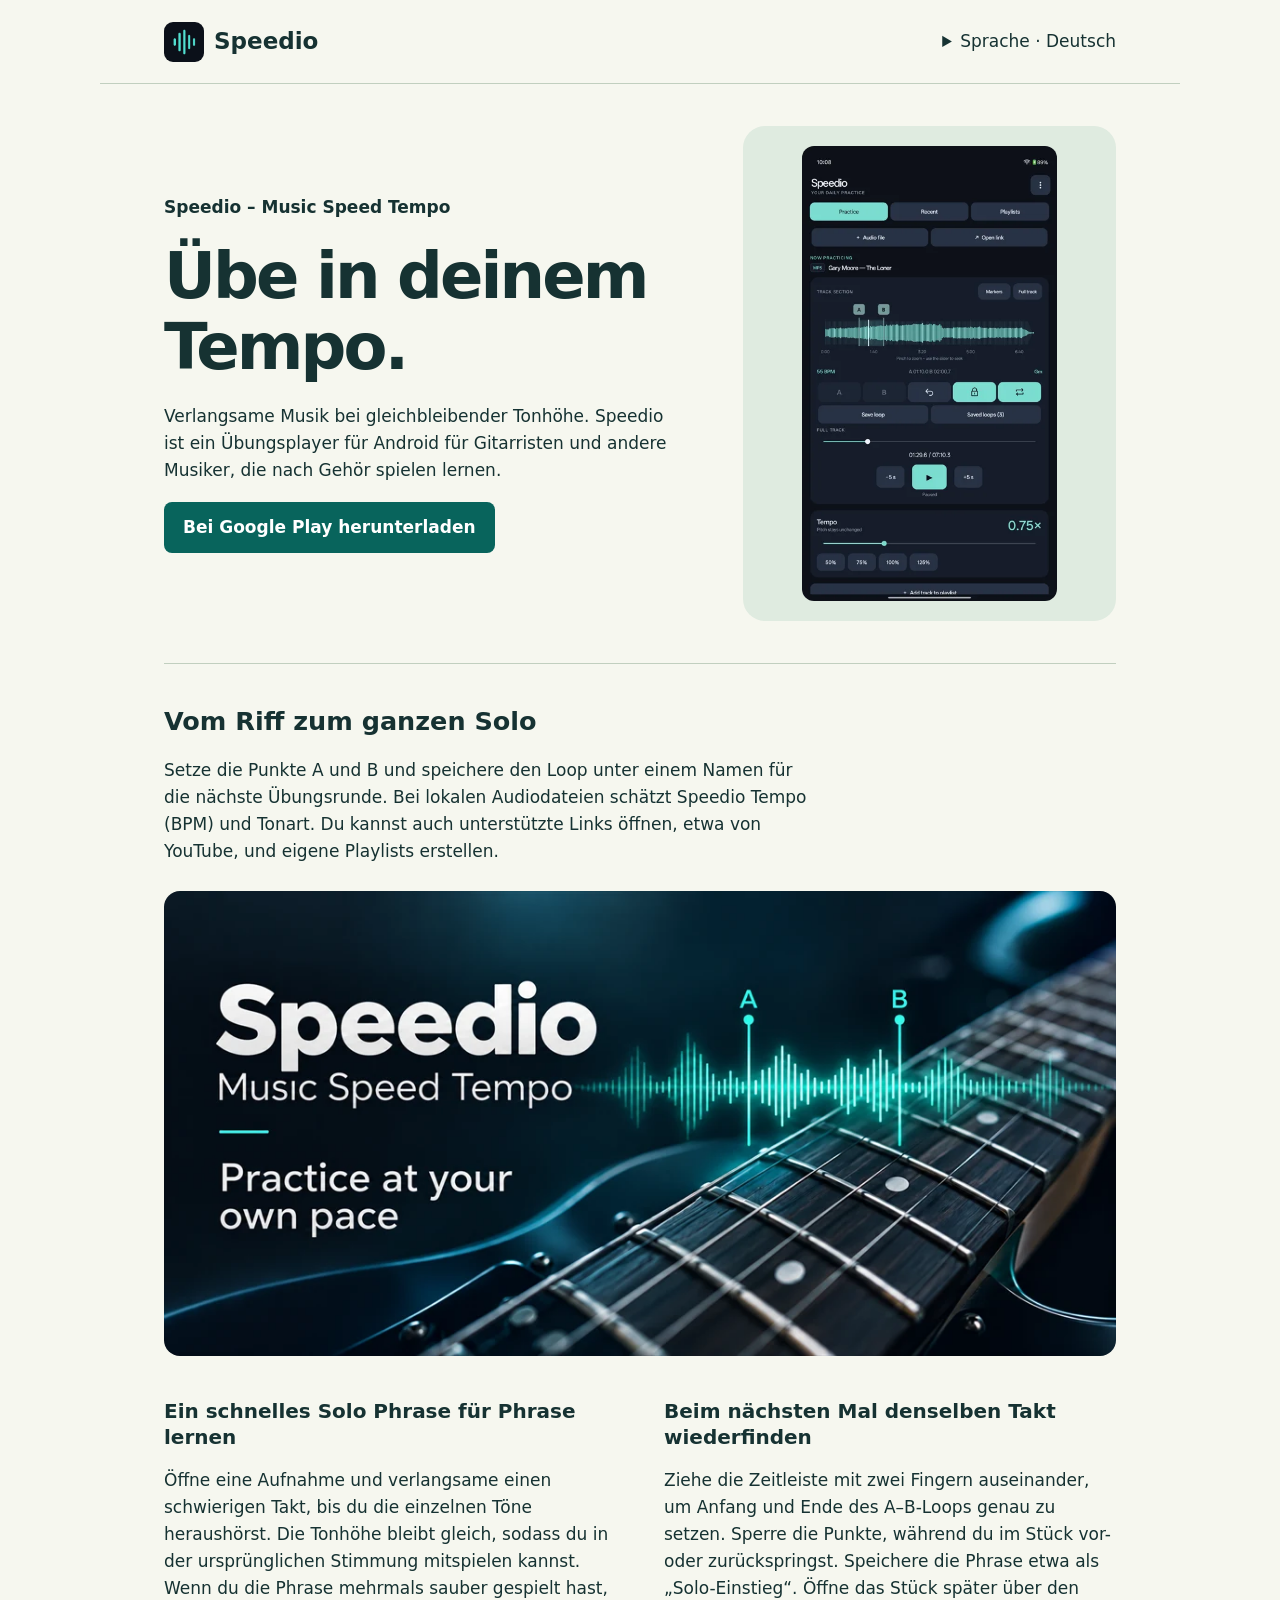
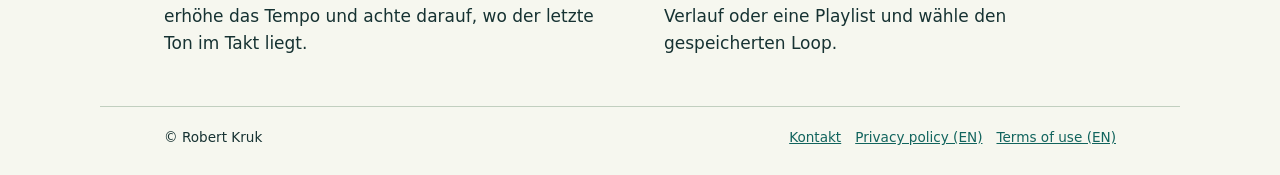
==== de.html @ ea4c5d50 "Add files via upload" ====
<!doctype html>
<html lang="de"><head><meta charset="utf-8"><meta name="viewport" content="width=device-width,initial-scale=1">
<title>Speedio - Music Speed Tempo | Android · Übe in deinem Tempo.</title><meta name="description" content="Verlangsame Musik bei gleichbleibender Tonhöhe. Speedio ist ein Übungsplayer für Android für Gitarristen und andere Musiker, die nach Gehör spielen lernen.">
<link rel="canonical" href="https://musicspeedtempo.github.io/de.html"><link rel="alternate" hreflang="pl" href="https://musicspeedtempo.github.io/">
<link rel="alternate" hreflang="en" href="https://musicspeedtempo.github.io/en.html">
<link rel="alternate" hreflang="de" href="https://musicspeedtempo.github.io/de.html">
<link rel="alternate" hreflang="es" href="https://musicspeedtempo.github.io/es.html">
<link rel="alternate" hreflang="fr" href="https://musicspeedtempo.github.io/fr.html">
<link rel="alternate" hreflang="it" href="https://musicspeedtempo.github.io/it.html">
<link rel="alternate" hreflang="pt-BR" href="https://musicspeedtempo.github.io/pt-br.html">
<link rel="alternate" hreflang="hi" href="https://musicspeedtempo.github.io/hi.html">
<link rel="alternate" hreflang="ja" href="https://musicspeedtempo.github.io/ja.html"><link rel="alternate" hreflang="x-default" href="https://musicspeedtempo.github.io/en.html">
<link rel="stylesheet" href="product.css"><link rel="icon" href="speedio-icon.png"></head>
<body><header><a class="brand" href="de.html"><img src="speedio-icon.png" alt="" width="40" height="40">Speedio</a>
<details><summary>Sprache · Deutsch</summary><nav aria-label="Sprache"><a href="index.html" lang="pl" hreflang="pl">Polski</a><a href="en.html" lang="en" hreflang="en">English</a><a href="de.html" lang="de" hreflang="de" aria-current="page">Deutsch</a><a href="es.html" lang="es" hreflang="es">Español</a><a href="fr.html" lang="fr" hreflang="fr">Français</a><a href="it.html" lang="it" hreflang="it">Italiano</a><a href="pt-br.html" lang="pt-BR" hreflang="pt-BR">Português (Brasil)</a><a href="hi.html" lang="hi" hreflang="hi">हिन्दी</a><a href="ja.html" lang="ja" hreflang="ja">日本語</a></nav></details></header>
<main><section class="hero"><div><strong>Speedio – Music Speed Tempo</strong><h1>Übe in deinem Tempo.</h1><p>Verlangsame Musik bei gleichbleibender Tonhöhe. Speedio ist ein Übungsplayer für Android für Gitarristen und andere Musiker, die nach Gehör spielen lernen.</p>
<a class="cta" href="https://play.google.com/store/apps/details?id=pl.musictempo.app">Bei Google Play herunterladen</a></div><div class="shot"><img src="speedio-player-en.webp" alt="Speedio – Music Speed Tempo · Android"></div></section>
<section class="feature"><h2>Vom Riff zum ganzen Solo</h2><p>Setze die Punkte A und B und speichere den Loop unter einem Namen für die nächste Übungsrunde. Bei lokalen Audiodateien schätzt Speedio Tempo (BPM) und Tonart. Du kannst auch unterstützte Links öffnen, etwa von YouTube, und eigene Playlists erstellen.</p>
<img class="guitar" src="speedio-guitar-en.webp" width="1024" height="500" loading="lazy" alt="">
<div class="practice-guide"><section><h3>Ein schnelles Solo Phrase für Phrase lernen</h3><p>Öffne eine Aufnahme und verlangsame einen schwierigen Takt, bis du die einzelnen Töne heraushörst. Die Tonhöhe bleibt gleich, sodass du in der ursprünglichen Stimmung mitspielen kannst. Wenn du die Phrase mehrmals sauber gespielt hast, erhöhe das Tempo und achte darauf, wo der letzte Ton im Takt liegt.</p></section>
<section><h3>Beim nächsten Mal denselben Takt wiederfinden</h3><p>Ziehe die Zeitleiste mit zwei Fingern auseinander, um Anfang und Ende des A–B-Loops genau zu setzen. Sperre die Punkte, während du im Stück vor- oder zurückspringst. Speichere die Phrase etwa als „Solo-Einstieg“. Öffne das Stück später über den Verlauf oder eine Playlist und wähle den gespeicherten Loop.</p></section></div></section></main>
<footer><span>© Robert Kruk</span><div><a href="mailto:MusicSpeedTempo@gmail.com">Kontakt</a><a lang="en" hreflang="en" href="privacy.html">Privacy policy (EN)</a><a lang="en" hreflang="en" href="terms.html">Terms of use (EN)</a></div></footer></body></html>
---- product.css ----
*{box-sizing:border-box}body{margin:0;background:#f6f7ef;color:#163232;font:17px/1.6 system-ui,sans-serif}header,main,footer{max-width:1080px;margin:auto;padding:0 clamp(20px,5vw,64px)}header,footer{display:flex;align-items:center;justify-content:space-between;gap:1rem;flex-wrap:wrap}header{min-height:84px;border-bottom:1px solid #c1cfbf}a{color:#11645d}a:focus-visible,summary:focus-visible{outline:3px solid #ad5700;outline-offset:4px}.brand{display:flex;align-items:center;gap:10px;color:inherit;font-size:23px;font-weight:750;text-decoration:none}.brand img{border-radius:9px}details{position:relative}summary{cursor:pointer}nav{position:absolute;right:0;top:100%;min-width:175px;padding:12px 16px;background:white;box-shadow:0 6px 24px #14312d22;z-index:2}nav a{display:block;padding:3px}.hero{display:grid;grid-template-columns:minmax(0,1.4fr) minmax(0,1fr);gap:6%;align-items:center;padding:42px 0}h1,h2{line-height:1.12;text-wrap:balance}h1{font-size:clamp(2.4rem,5vw,4.4rem);letter-spacing:-.045em;margin:.3em 0}p{max-width:60ch}.cta{display:inline-block;background:#08645c;color:white;border-radius:8px;padding:12px 19px;font-weight:650;text-decoration:none}.shot{background:#dfebe0;border-radius:22px;text-align:center;padding:20px}.shot img{width:auto;max-width:100%;height:auto;max-height:455px;vertical-align:middle;border-radius:12px}.guitar{display:block;width:100%;height:auto;border-radius:16px;margin:1.6rem 0}.practice-guide{display:grid;grid-template-columns:repeat(auto-fit,minmax(min(100%,310px),1fr));gap:0 3rem}.practice-guide h3{font-size:1.25rem;line-height:1.3;margin:1rem 0 .6rem}.feature{border-top:1px solid #c1cfbf;padding:22px 0 32px}footer{border-top:1px solid #c1cfbf;padding-top:20px;padding-bottom:26px;font-size:.85rem}footer div{display:flex;gap:14px;flex-wrap:wrap}@media(max-width:650px){.hero{grid-template-columns:1fr;gap:22px;padding:22px 0}.shot img{max-height:330px}.shot{padding:14px}header{min-height:68px}}
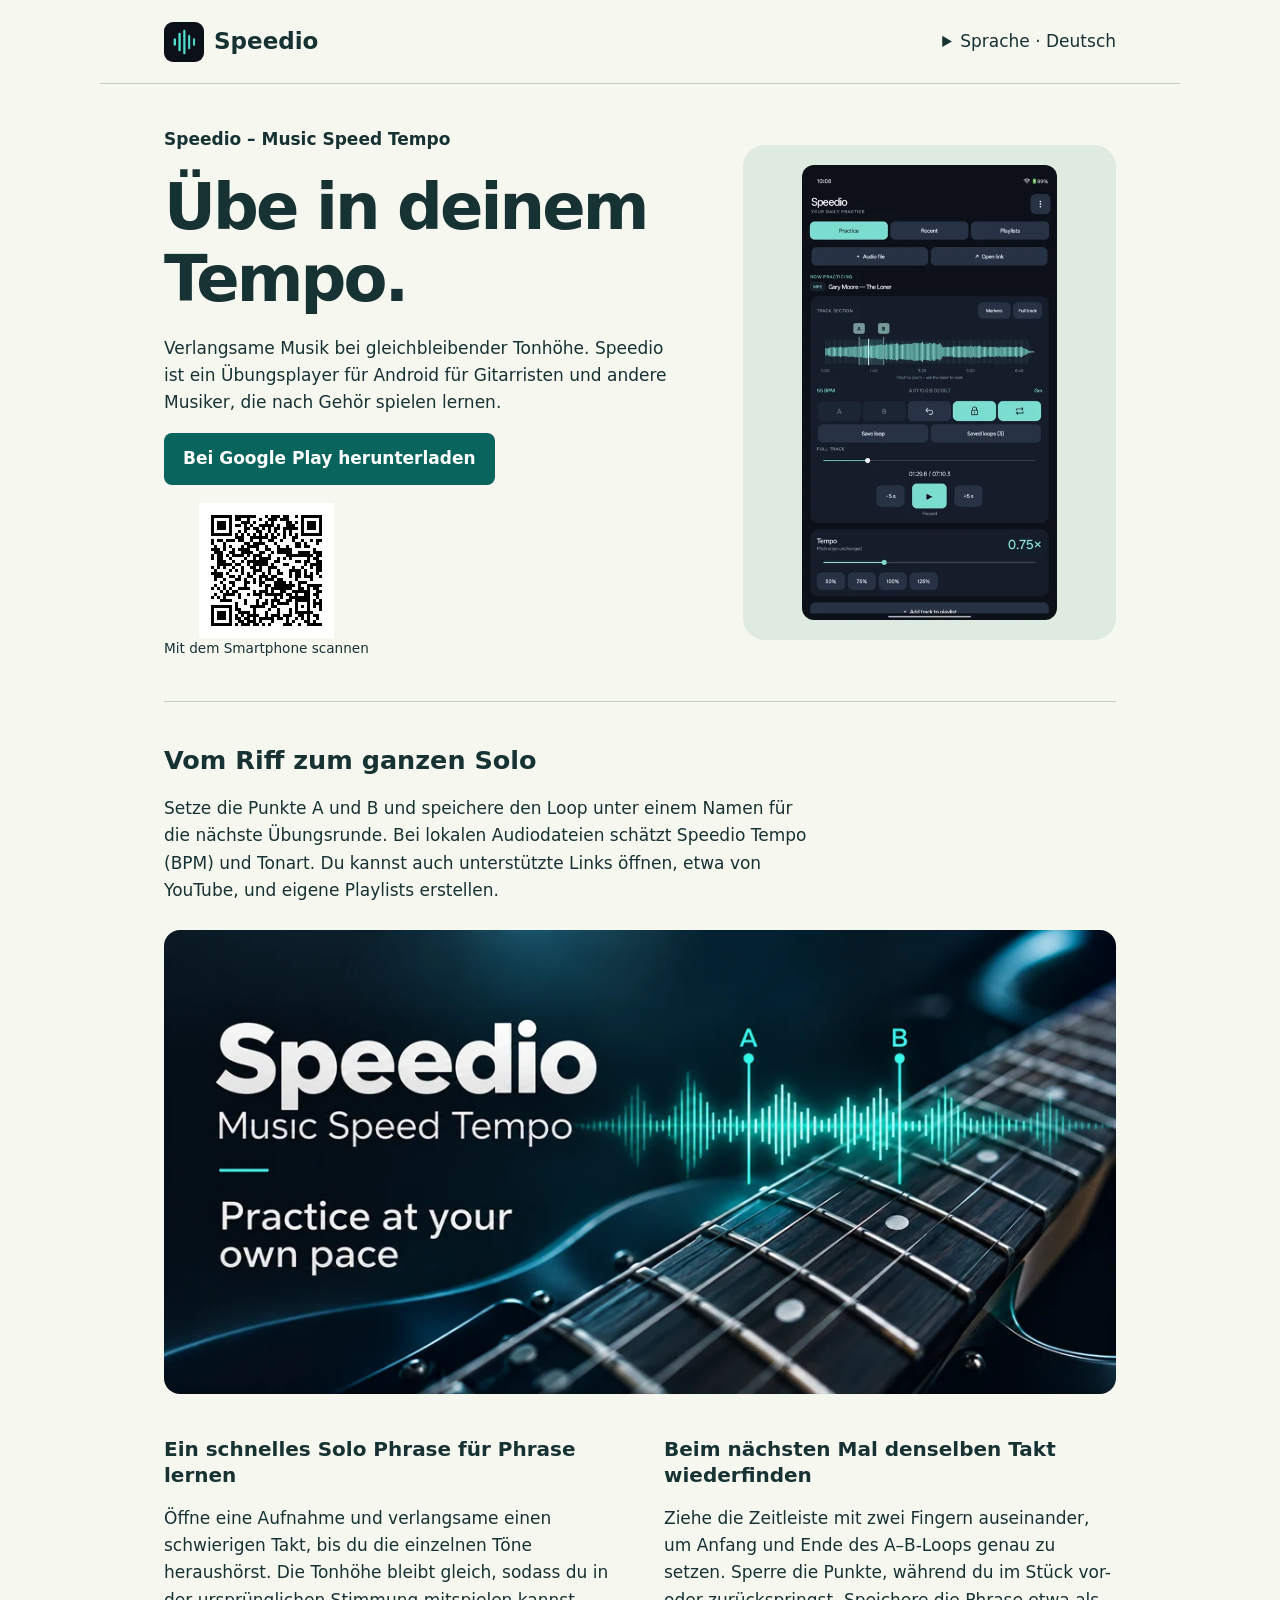
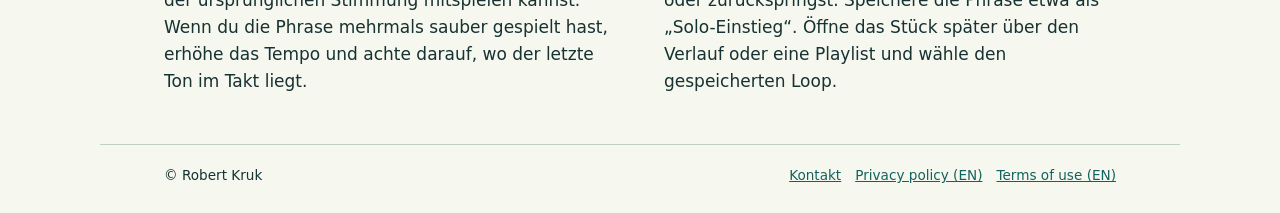
==== commit 463cd3ba: "Add files via upload" ====
--- a/de.html
+++ b/de.html
@@ -14,7 +14,8 @@
 <body><header><a class="brand" href="de.html"><img src="speedio-icon.png" alt="" width="40" height="40">Speedio</a>
 <details><summary>Sprache · Deutsch</summary><nav aria-label="Sprache"><a href="index.html" lang="pl" hreflang="pl">Polski</a><a href="en.html" lang="en" hreflang="en">English</a><a href="de.html" lang="de" hreflang="de" aria-current="page">Deutsch</a><a href="es.html" lang="es" hreflang="es">Español</a><a href="fr.html" lang="fr" hreflang="fr">Français</a><a href="it.html" lang="it" hreflang="it">Italiano</a><a href="pt-br.html" lang="pt-BR" hreflang="pt-BR">Português (Brasil)</a><a href="hi.html" lang="hi" hreflang="hi">हिन्दी</a><a href="ja.html" lang="ja" hreflang="ja">日本語</a></nav></details></header>
 <main><section class="hero"><div><strong>Speedio – Music Speed Tempo</strong><h1>Übe in deinem Tempo.</h1><p>Verlangsame Musik bei gleichbleibender Tonhöhe. Speedio ist ein Übungsplayer für Android für Gitarristen und andere Musiker, die nach Gehör spielen lernen.</p>
-<a class="cta" href="https://play.google.com/store/apps/details?id=pl.musictempo.app">Bei Google Play herunterladen</a></div><div class="shot"><img src="speedio-player-en.webp" alt="Speedio – Music Speed Tempo · Android"></div></section>
+<div class="install"><a class="cta" href="https://play.google.com/store/apps/details?id=pl.musictempo.app">Bei Google Play herunterladen</a>
+<figure class="install-qr"><img src="speedio-google-play-qr.png" width="135" height="135" alt=""><figcaption>Mit dem Smartphone scannen</figcaption></figure></div></div><div class="shot"><img src="speedio-player-en.webp" alt="Speedio – Music Speed Tempo · Android"></div></section>
 <section class="feature"><h2>Vom Riff zum ganzen Solo</h2><p>Setze die Punkte A und B und speichere den Loop unter einem Namen für die nächste Übungsrunde. Bei lokalen Audiodateien schätzt Speedio Tempo (BPM) und Tonart. Du kannst auch unterstützte Links öffnen, etwa von YouTube, und eigene Playlists erstellen.</p>
 <img class="guitar" src="speedio-guitar-en.webp" width="1024" height="500" loading="lazy" alt="">
 <div class="practice-guide"><section><h3>Ein schnelles Solo Phrase für Phrase lernen</h3><p>Öffne eine Aufnahme und verlangsame einen schwierigen Takt, bis du die einzelnen Töne heraushörst. Die Tonhöhe bleibt gleich, sodass du in der ursprünglichen Stimmung mitspielen kannst. Wenn du die Phrase mehrmals sauber gespielt hast, erhöhe das Tempo und achte darauf, wo der letzte Ton im Takt liegt.</p></section>
--- a/product.css
+++ b/product.css
@@ -1 +1 @@
-*{box-sizing:border-box}body{margin:0;background:#f6f7ef;color:#163232;font:17px/1.6 system-ui,sans-serif}header,main,footer{max-width:1080px;margin:auto;padding:0 clamp(20px,5vw,64px)}header,footer{display:flex;align-items:center;justify-content:space-between;gap:1rem;flex-wrap:wrap}header{min-height:84px;border-bottom:1px solid #c1cfbf}a{color:#11645d}a:focus-visible,summary:focus-visible{outline:3px solid #ad5700;outline-offset:4px}.brand{display:flex;align-items:center;gap:10px;color:inherit;font-size:23px;font-weight:750;text-decoration:none}.brand img{border-radius:9px}details{position:relative}summary{cursor:pointer}nav{position:absolute;right:0;top:100%;min-width:175px;padding:12px 16px;background:white;box-shadow:0 6px 24px #14312d22;z-index:2}nav a{display:block;padding:3px}.hero{display:grid;grid-template-columns:minmax(0,1.4fr) minmax(0,1fr);gap:6%;align-items:center;padding:42px 0}h1,h2{line-height:1.12;text-wrap:balance}h1{font-size:clamp(2.4rem,5vw,4.4rem);letter-spacing:-.045em;margin:.3em 0}p{max-width:60ch}.cta{display:inline-block;background:#08645c;color:white;border-radius:8px;padding:12px 19px;font-weight:650;text-decoration:none}.shot{background:#dfebe0;border-radius:22px;text-align:center;padding:20px}.shot img{width:auto;max-width:100%;height:auto;max-height:455px;vertical-align:middle;border-radius:12px}.guitar{display:block;width:100%;height:auto;border-radius:16px;margin:1.6rem 0}.practice-guide{display:grid;grid-template-columns:repeat(auto-fit,minmax(min(100%,310px),1fr));gap:0 3rem}.practice-guide h3{font-size:1.25rem;line-height:1.3;margin:1rem 0 .6rem}.feature{border-top:1px solid #c1cfbf;padding:22px 0 32px}footer{border-top:1px solid #c1cfbf;padding-top:20px;padding-bottom:26px;font-size:.85rem}footer div{display:flex;gap:14px;flex-wrap:wrap}@media(max-width:650px){.hero{grid-template-columns:1fr;gap:22px;padding:22px 0}.shot img{max-height:330px}.shot{padding:14px}header{min-height:68px}}+*{box-sizing:border-box}body{margin:0;background:#f6f7ef;color:#163232;font:17px/1.6 system-ui,sans-serif}header,main,footer{max-width:1080px;margin:auto;padding:0 clamp(20px,5vw,64px)}header,footer{display:flex;align-items:center;justify-content:space-between;gap:1rem;flex-wrap:wrap}header{min-height:84px;border-bottom:1px solid #c1cfbf}a{color:#11645d}a:focus-visible,summary:focus-visible{outline:3px solid #ad5700;outline-offset:4px}.brand{display:flex;align-items:center;gap:10px;color:inherit;font-size:23px;font-weight:750;text-decoration:none}.brand img{border-radius:9px}details{position:relative}summary{cursor:pointer}nav{position:absolute;right:0;top:100%;min-width:175px;padding:12px 16px;background:white;box-shadow:0 6px 24px #14312d22;z-index:2}nav a{display:block;padding:3px}.hero{display:grid;grid-template-columns:minmax(0,1.4fr) minmax(0,1fr);gap:6%;align-items:center;padding:42px 0}h1,h2{line-height:1.12;text-wrap:balance}h1{font-size:clamp(2.4rem,5vw,4.4rem);letter-spacing:-.045em;margin:.3em 0}p{max-width:60ch}.install{display:flex;align-items:center;flex-wrap:wrap;gap:18px}.install-qr{display:none;margin:0;text-align:center;font-size:.85rem}.install-qr img{display:block;margin:auto;image-rendering:pixelated}@media(min-width:800px) and (pointer:fine){.install-qr{display:block}}.cta{display:inline-block;background:#08645c;color:white;border-radius:8px;padding:12px 19px;font-weight:650;text-decoration:none}.shot{background:#dfebe0;border-radius:22px;text-align:center;padding:20px}.shot img{width:auto;max-width:100%;height:auto;max-height:455px;vertical-align:middle;border-radius:12px}.guitar{display:block;width:100%;height:auto;border-radius:16px;margin:1.6rem 0}.practice-guide{display:grid;grid-template-columns:repeat(auto-fit,minmax(min(100%,310px),1fr));gap:0 3rem}.practice-guide h3{font-size:1.25rem;line-height:1.3;margin:1rem 0 .6rem}.feature{border-top:1px solid #c1cfbf;padding:22px 0 32px}footer{border-top:1px solid #c1cfbf;padding-top:20px;padding-bottom:26px;font-size:.85rem}footer div{display:flex;gap:14px;flex-wrap:wrap}@media(max-width:650px){.hero{grid-template-columns:1fr;gap:22px;padding:22px 0}.shot img{max-height:330px}.shot{padding:14px}header{min-height:68px}}
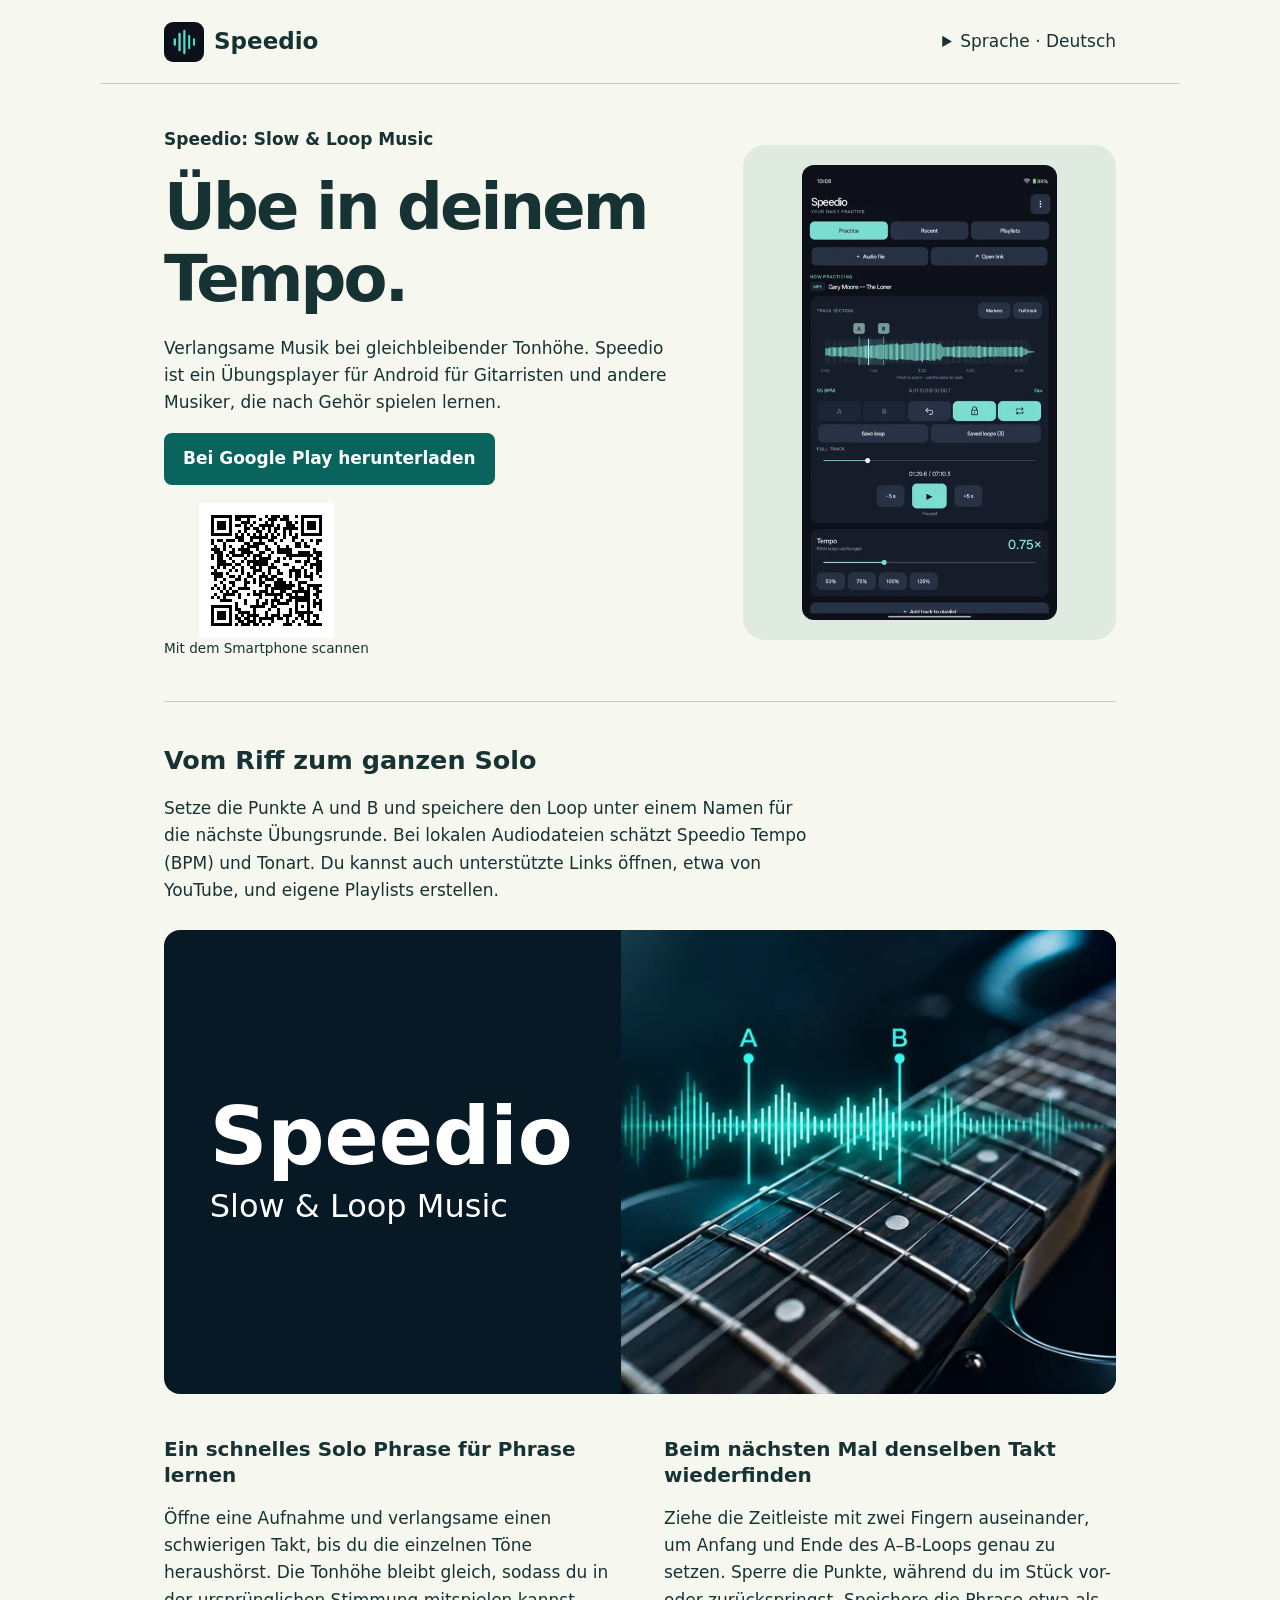
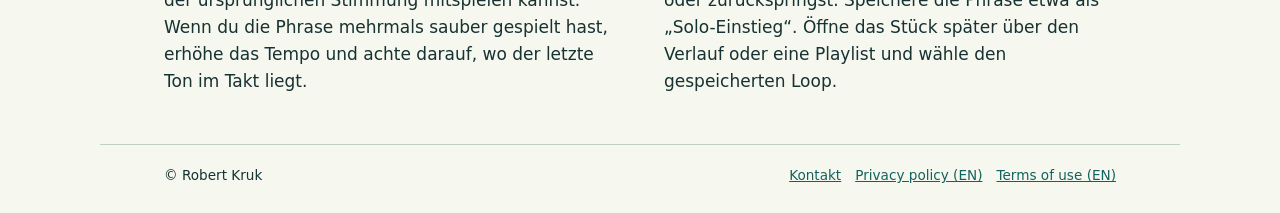
==== commit 663c87ea: "Add files via upload" ====
--- a/de.html
+++ b/de.html
@@ -1,6 +1,6 @@
 <!doctype html>
 <html lang="de"><head><meta charset="utf-8"><meta name="viewport" content="width=device-width,initial-scale=1">
-<title>Speedio - Music Speed Tempo | Android · Übe in deinem Tempo.</title><meta name="description" content="Verlangsame Musik bei gleichbleibender Tonhöhe. Speedio ist ein Übungsplayer für Android für Gitarristen und andere Musiker, die nach Gehör spielen lernen.">
+<title>Speedio: Slow &amp; Loop Music | Android · Übe in deinem Tempo.</title><meta name="description" content="Verlangsame Musik bei gleichbleibender Tonhöhe. Speedio ist ein Übungsplayer für Android für Gitarristen und andere Musiker, die nach Gehör spielen lernen.">
 <link rel="canonical" href="https://musicspeedtempo.github.io/de.html"><link rel="alternate" hreflang="pl" href="https://musicspeedtempo.github.io/">
 <link rel="alternate" hreflang="en" href="https://musicspeedtempo.github.io/en.html">
 <link rel="alternate" hreflang="de" href="https://musicspeedtempo.github.io/de.html">
@@ -13,11 +13,11 @@
 <link rel="stylesheet" href="product.css"><link rel="icon" href="speedio-icon.png"></head>
 <body><header><a class="brand" href="de.html"><img src="speedio-icon.png" alt="" width="40" height="40">Speedio</a>
 <details><summary>Sprache · Deutsch</summary><nav aria-label="Sprache"><a href="index.html" lang="pl" hreflang="pl">Polski</a><a href="en.html" lang="en" hreflang="en">English</a><a href="de.html" lang="de" hreflang="de" aria-current="page">Deutsch</a><a href="es.html" lang="es" hreflang="es">Español</a><a href="fr.html" lang="fr" hreflang="fr">Français</a><a href="it.html" lang="it" hreflang="it">Italiano</a><a href="pt-br.html" lang="pt-BR" hreflang="pt-BR">Português (Brasil)</a><a href="hi.html" lang="hi" hreflang="hi">हिन्दी</a><a href="ja.html" lang="ja" hreflang="ja">日本語</a></nav></details></header>
-<main><section class="hero"><div><strong>Speedio – Music Speed Tempo</strong><h1>Übe in deinem Tempo.</h1><p>Verlangsame Musik bei gleichbleibender Tonhöhe. Speedio ist ein Übungsplayer für Android für Gitarristen und andere Musiker, die nach Gehör spielen lernen.</p>
+<main><section class="hero"><div><strong>Speedio: Slow &amp; Loop Music</strong><h1>Übe in deinem Tempo.</h1><p>Verlangsame Musik bei gleichbleibender Tonhöhe. Speedio ist ein Übungsplayer für Android für Gitarristen und andere Musiker, die nach Gehör spielen lernen.</p>
 <div class="install"><a class="cta" href="https://play.google.com/store/apps/details?id=pl.musictempo.app">Bei Google Play herunterladen</a>
-<figure class="install-qr"><img src="speedio-google-play-qr.png" width="135" height="135" alt=""><figcaption>Mit dem Smartphone scannen</figcaption></figure></div></div><div class="shot"><img src="speedio-player-en.webp" alt="Speedio – Music Speed Tempo · Android"></div></section>
+<figure class="install-qr"><img src="speedio-google-play-qr.png" width="135" height="135" alt=""><figcaption>Mit dem Smartphone scannen</figcaption></figure></div></div><div class="shot"><img src="speedio-player-en.webp" alt="Speedio: Slow &amp; Loop Music · Android"></div></section>
 <section class="feature"><h2>Vom Riff zum ganzen Solo</h2><p>Setze die Punkte A und B und speichere den Loop unter einem Namen für die nächste Übungsrunde. Bei lokalen Audiodateien schätzt Speedio Tempo (BPM) und Tonart. Du kannst auch unterstützte Links öffnen, etwa von YouTube, und eigene Playlists erstellen.</p>
-<img class="guitar" src="speedio-guitar-en.webp" width="1024" height="500" loading="lazy" alt="">
+<div class="guitar"><div class="guitar-type"><strong>Speedio</strong><span>Slow &amp; Loop Music</span></div><div class="guitar-detail"><img class="guitar-photo" src="speedio-guitar-en.webp" width="1024" height="500" loading="lazy" alt=""></div></div>
 <div class="practice-guide"><section><h3>Ein schnelles Solo Phrase für Phrase lernen</h3><p>Öffne eine Aufnahme und verlangsame einen schwierigen Takt, bis du die einzelnen Töne heraushörst. Die Tonhöhe bleibt gleich, sodass du in der ursprünglichen Stimmung mitspielen kannst. Wenn du die Phrase mehrmals sauber gespielt hast, erhöhe das Tempo und achte darauf, wo der letzte Ton im Takt liegt.</p></section>
 <section><h3>Beim nächsten Mal denselben Takt wiederfinden</h3><p>Ziehe die Zeitleiste mit zwei Fingern auseinander, um Anfang und Ende des A–B-Loops genau zu setzen. Sperre die Punkte, während du im Stück vor- oder zurückspringst. Speichere die Phrase etwa als „Solo-Einstieg“. Öffne das Stück später über den Verlauf oder eine Playlist und wähle den gespeicherten Loop.</p></section></div></section></main>
 <footer><span>© Robert Kruk</span><div><a href="mailto:MusicSpeedTempo@gmail.com">Kontakt</a><a lang="en" hreflang="en" href="privacy.html">Privacy policy (EN)</a><a lang="en" hreflang="en" href="terms.html">Terms of use (EN)</a></div></footer></body></html>
--- a/product.css
+++ b/product.css
@@ -1 +1 @@
-*{box-sizing:border-box}body{margin:0;background:#f6f7ef;color:#163232;font:17px/1.6 system-ui,sans-serif}header,main,footer{max-width:1080px;margin:auto;padding:0 clamp(20px,5vw,64px)}header,footer{display:flex;align-items:center;justify-content:space-between;gap:1rem;flex-wrap:wrap}header{min-height:84px;border-bottom:1px solid #c1cfbf}a{color:#11645d}a:focus-visible,summary:focus-visible{outline:3px solid #ad5700;outline-offset:4px}.brand{display:flex;align-items:center;gap:10px;color:inherit;font-size:23px;font-weight:750;text-decoration:none}.brand img{border-radius:9px}details{position:relative}summary{cursor:pointer}nav{position:absolute;right:0;top:100%;min-width:175px;padding:12px 16px;background:white;box-shadow:0 6px 24px #14312d22;z-index:2}nav a{display:block;padding:3px}.hero{display:grid;grid-template-columns:minmax(0,1.4fr) minmax(0,1fr);gap:6%;align-items:center;padding:42px 0}h1,h2{line-height:1.12;text-wrap:balance}h1{font-size:clamp(2.4rem,5vw,4.4rem);letter-spacing:-.045em;margin:.3em 0}p{max-width:60ch}.install{display:flex;align-items:center;flex-wrap:wrap;gap:18px}.install-qr{display:none;margin:0;text-align:center;font-size:.85rem}.install-qr img{display:block;margin:auto;image-rendering:pixelated}@media(min-width:800px) and (pointer:fine){.install-qr{display:block}}.cta{display:inline-block;background:#08645c;color:white;border-radius:8px;padding:12px 19px;font-weight:650;text-decoration:none}.shot{background:#dfebe0;border-radius:22px;text-align:center;padding:20px}.shot img{width:auto;max-width:100%;height:auto;max-height:455px;vertical-align:middle;border-radius:12px}.guitar{display:block;width:100%;height:auto;border-radius:16px;margin:1.6rem 0}.practice-guide{display:grid;grid-template-columns:repeat(auto-fit,minmax(min(100%,310px),1fr));gap:0 3rem}.practice-guide h3{font-size:1.25rem;line-height:1.3;margin:1rem 0 .6rem}.feature{border-top:1px solid #c1cfbf;padding:22px 0 32px}footer{border-top:1px solid #c1cfbf;padding-top:20px;padding-bottom:26px;font-size:.85rem}footer div{display:flex;gap:14px;flex-wrap:wrap}@media(max-width:650px){.hero{grid-template-columns:1fr;gap:22px;padding:22px 0}.shot img{max-height:330px}.shot{padding:14px}header{min-height:68px}}+*{box-sizing:border-box}body{margin:0;background:#f6f7ef;color:#163232;font:17px/1.6 system-ui,sans-serif}header,main,footer{max-width:1080px;margin:auto;padding:0 clamp(20px,5vw,64px)}header,footer{display:flex;align-items:center;justify-content:space-between;gap:1rem;flex-wrap:wrap}header{min-height:84px;border-bottom:1px solid #c1cfbf}a{color:#11645d}a:focus-visible,summary:focus-visible{outline:3px solid #ad5700;outline-offset:4px}.brand{display:flex;align-items:center;gap:10px;color:inherit;font-size:23px;font-weight:750;text-decoration:none}.brand img{border-radius:9px}details{position:relative}summary{cursor:pointer}nav{position:absolute;right:0;top:100%;min-width:175px;padding:12px 16px;background:white;box-shadow:0 6px 24px #14312d22;z-index:2}nav a{display:block;padding:3px}.hero{display:grid;grid-template-columns:minmax(0,1.4fr) minmax(0,1fr);gap:6%;align-items:center;padding:42px 0}h1,h2{line-height:1.12;text-wrap:balance}h1{font-size:clamp(2.4rem,5vw,4.4rem);letter-spacing:-.045em;margin:.3em 0}p{max-width:60ch}.install{display:flex;align-items:center;flex-wrap:wrap;gap:18px}.install-qr{display:none;margin:0;text-align:center;font-size:.85rem}.install-qr img{display:block;margin:auto;image-rendering:pixelated}@media(min-width:800px) and (pointer:fine){.install-qr{display:block}}.cta{display:inline-block;background:#08645c;color:white;border-radius:8px;padding:12px 19px;font-weight:650;text-decoration:none}.shot{background:#dfebe0;border-radius:22px;text-align:center;padding:20px}.shot img{width:auto;max-width:100%;height:auto;max-height:455px;vertical-align:middle;border-radius:12px}.guitar{display:grid;grid-template-columns:48% 52%;aspect-ratio:1024/500;overflow:hidden;border-radius:16px;margin:1.6rem 0;background:#061924;color:white}.guitar-type{display:flex;flex-direction:column;justify-content:center;padding-left:10%}.guitar-type strong{font-size:clamp(2rem,7vw,5rem);line-height:1.12}.guitar-type span{font-size:clamp(.9rem,2.5vw,2rem)}.guitar-detail{position:relative;overflow:hidden}.guitar-photo{display:block;position:absolute;right:0;top:0;height:100%;width:auto;max-width:none}.practice-guide{display:grid;grid-template-columns:repeat(auto-fit,minmax(min(100%,310px),1fr));gap:0 3rem}.practice-guide h3{font-size:1.25rem;line-height:1.3;margin:1rem 0 .6rem}.feature{border-top:1px solid #c1cfbf;padding:22px 0 32px}footer{border-top:1px solid #c1cfbf;padding-top:20px;padding-bottom:26px;font-size:.85rem}footer div{display:flex;gap:14px;flex-wrap:wrap}@media(max-width:650px){.hero{grid-template-columns:1fr;gap:22px;padding:22px 0}.shot img{max-height:330px}.shot{padding:14px}header{min-height:68px}}
